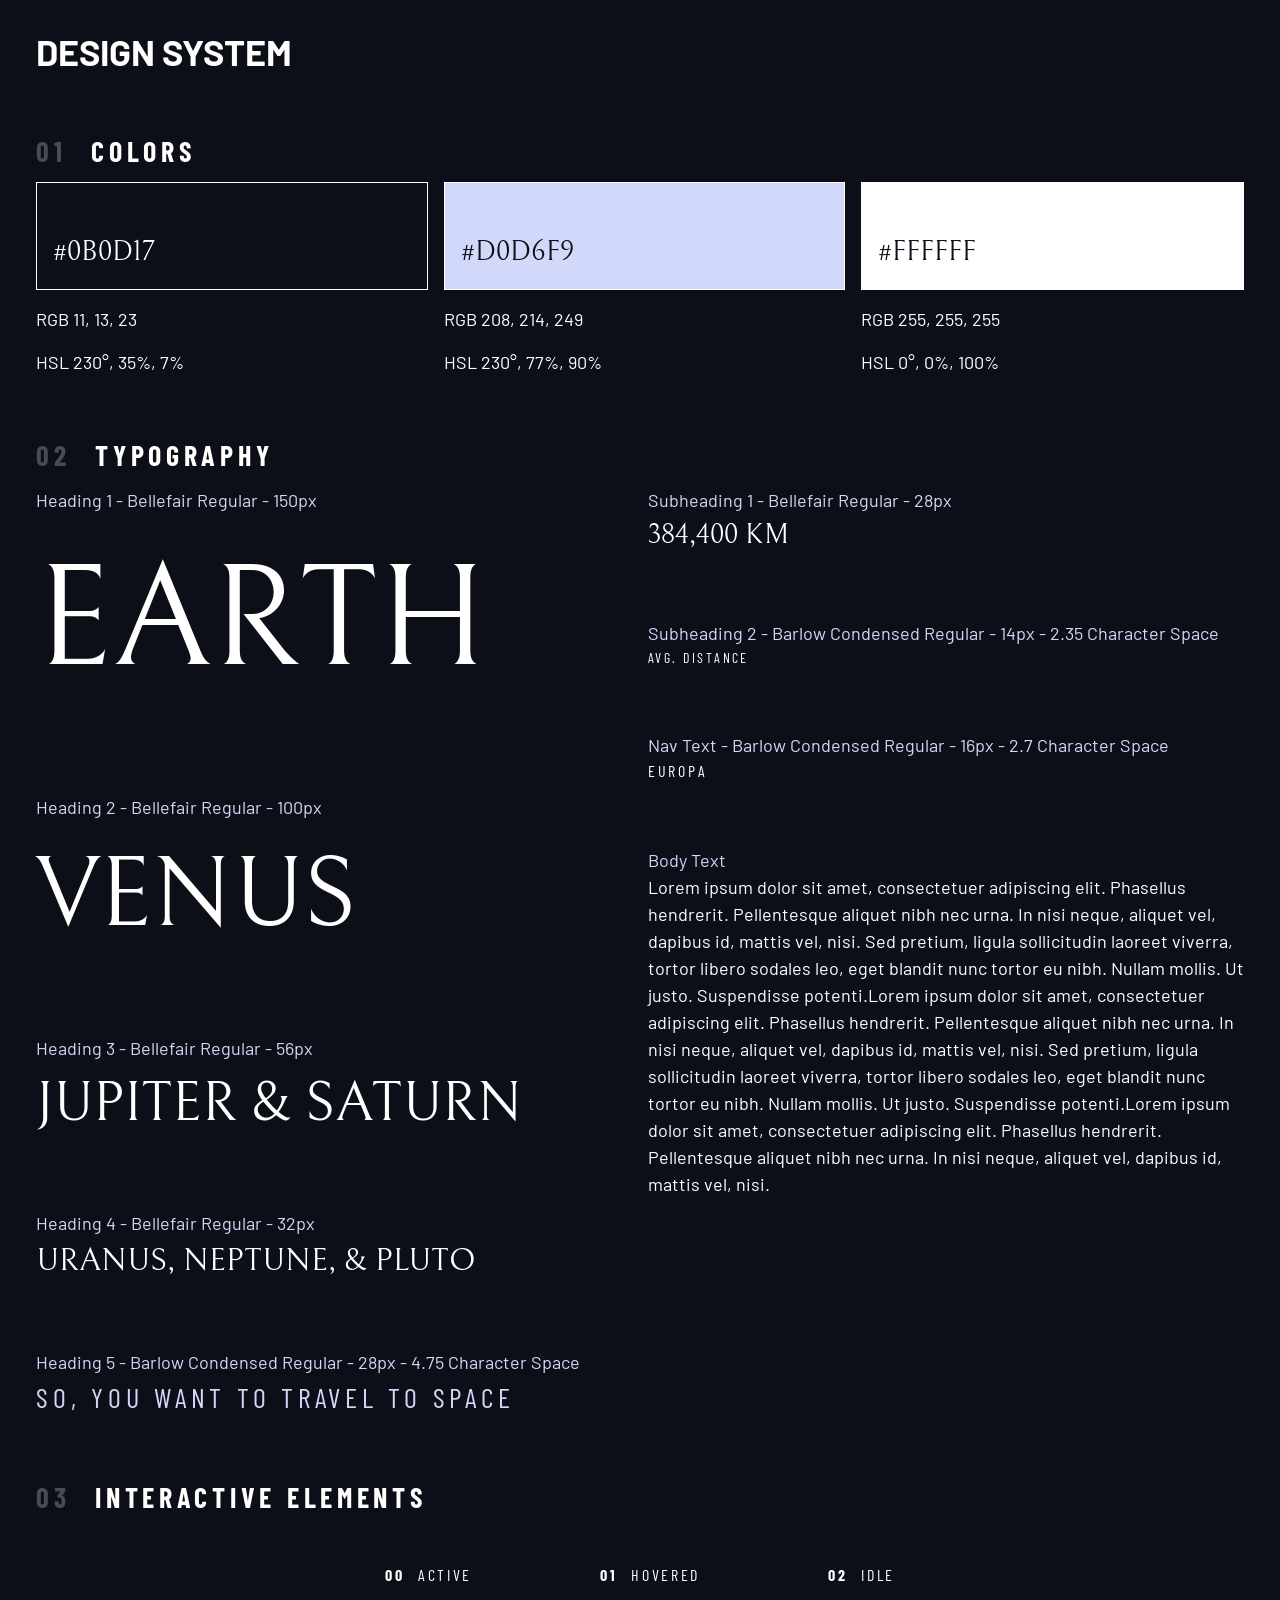
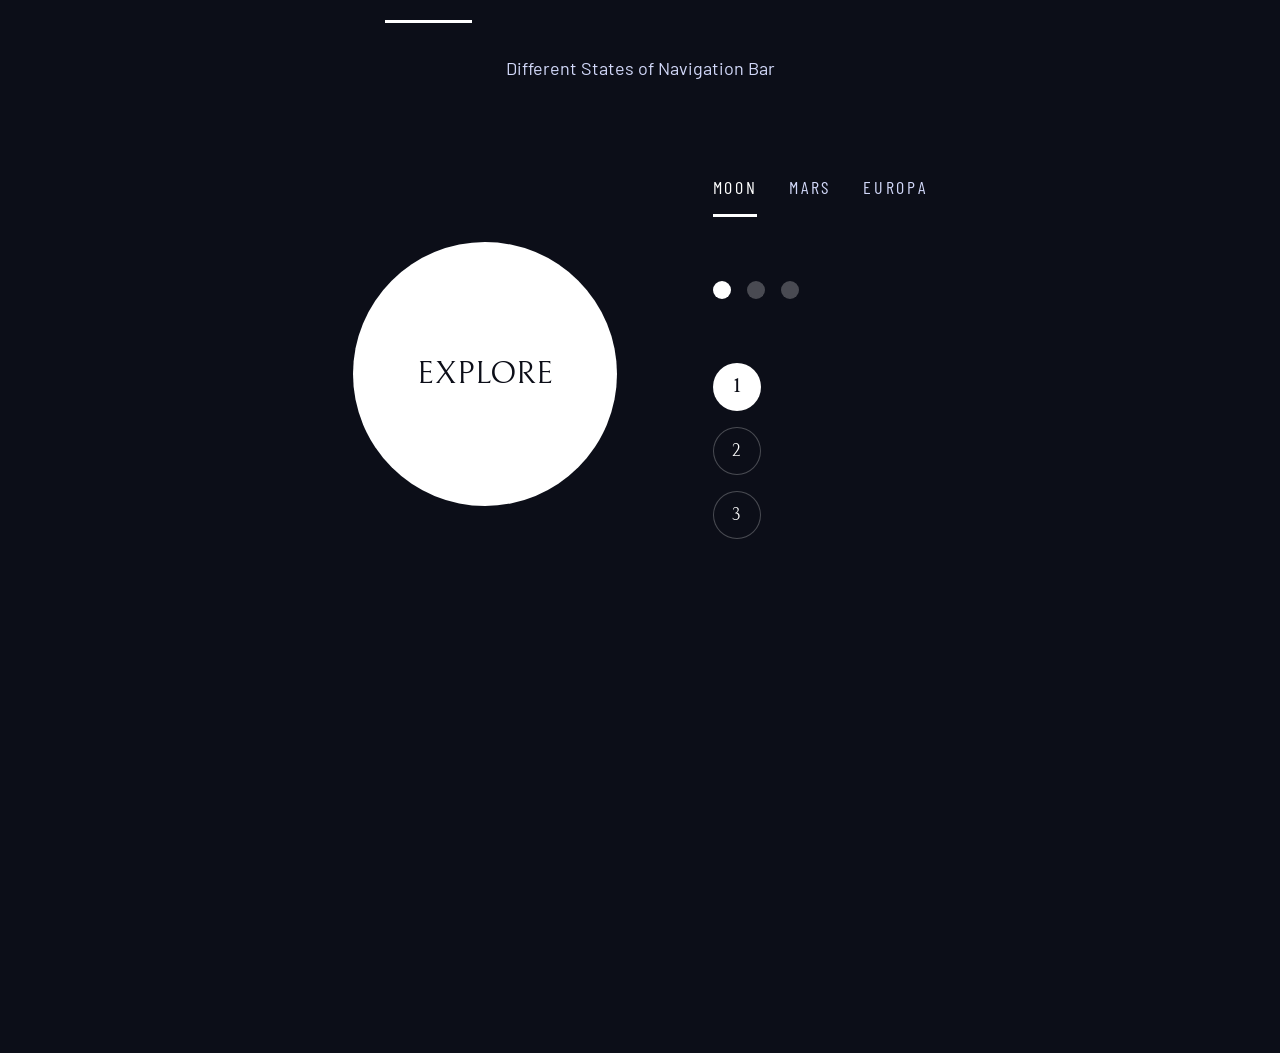
==== the-design-system/index.html @ abbb7d51 "chore: rename design system files for easier deployment" ====
<!DOCTYPE html>
<html lang="en">
    <head>
        <meta charset="UTF-8">
        <meta name="viewport" content="width=device-width, initial-scale=1.0">
        <link rel="preconnect" href="https://fonts.googleapis.com">
        <link rel="preconnect" href="https://fonts.gstatic.com" crossorigin>
        <link href="https://fonts.googleapis.com/css2?family=Barlow+Condensed:wght@400;700&family=Bellefair&family=Barlow:wght@400;700&display=swap" rel="stylesheet">
        <link rel="stylesheet" href="design-system.css">
        <title>Space Travel</title>
    </head>

    <body>
        <div class="container flow" style="margin-top: 2rem;">
            <h1 class="uppercase">Design system</h1>

            <section class="flow" id="colors" style="margin: 4rem 0;">
                <h2 class="numbered-title"><span>01</span> colors</h2>

                <div class="flex">
                    <div class="flow" style="flex-grow: 1;">
                        <div
                            class="bg-dark text-white ff-serif fs-500"
                            style="padding: 3rem 1rem 1rem; border: 1px solid white;"
                        >
                            #0B0D17
                        </div>
                        <p><span>RGB</span> 11, 13, 23</p>
                        <p><span>HSL</span> 230°, 35%, 7%</p>
                    </div>
                    <div class="flow" style="flex-grow: 1;">
                        <div
                            class="bg-accent text-dark ff-serif fs-500"
                            style="padding: 3rem 1rem 1rem; border: 1px solid white;"
                        >
                            #D0D6F9
                        </div>
                        <p><span>RGB</span> 208, 214, 249</p>
                        <p><span>HSL</span> 230°, 77%, 90%</p>
                    </div>
                    <div class="flow" style="flex-grow: 1;">
                        <div
                            class="bg-white text-dark ff-serif fs-500"
                            style="padding: 3rem 1rem 1rem; border: 1px solid white;"
                        >
                            #FFFFFF
                        </div>
                        <p><span>RGB</span> 255, 255, 255</p>
                        <p><span>HSL</span> 0°, 0%, 100%</p>
                    </div>
                </div>
            </section>

            <section class="flow" id="typography" style="margin: 4rem 0;">
                <h2 class="numbered-title"><span>02</span> Typography</h2>

                <div class="flex">
                    <div class="flow" style="flex-basis: 100%; --flow-space: 4rem;">
                        <div>
                            <p class="text-accent">Heading 1 - Bellefair Regular - 150px</p>
                            <p class="fs-900 ff-serif uppercase">Earth</p>
                        </div>
                        <div>
                            <p class="text-accent">Heading 2 - Bellefair Regular - 100px</p>
                            <p class="fs-800 ff-serif uppercase">Venus</p>
                        </div>
                        <div>
                            <p class="text-accent">Heading 3 - Bellefair Regular - 56px</p>
                            <p class="fs-700 ff-serif uppercase">Jupiter & Saturn</p>
                        </div>
                        <div>
                            <p class="text-accent">Heading 4 - Bellefair Regular - 32px</p>
                            <p class="fs-600 ff-serif uppercase">Uranus, Neptune, & Pluto</p>
                        </div>
                        <div>
                            <p class="text-accent">Heading 5 - Barlow Condensed Regular - 28px - 4.75 Character Space</p>
                            <p class="fs-500 ff-sans-cond uppercase text-accent letter-spacing-1">
                                So, you want to travel to space
                            </p>
                        </div>
                    </div>

                    <div class="flow" style="flex-basis: 100%; --flow-space: 4rem;">
                        <div>
                            <p class="text-accent">Subheading 1 - Bellefair Regular - 28px</p>
                            <p class="fs-500 ff-serif uppercase">
                                384,400 km
                            </p>
                        </div>
                        <div>
                            <p class="text-accent">
                                Subheading 2 - Barlow Condensed Regular - 14px - 2.35 Character Space
                            </p>
                            <p class="fs-200 ff-sans-cond uppercase letter-spacing-3">
                                Avg. distance
                            </p>
                        </div>
                        <div>
                            <p class="text-accent">
                                Nav Text - Barlow Condensed Regular - 16px - 2.7 Character Space
                            </p>
                            <p class="fs-300 ff-sans-cond uppercase letter-spacing-2">
                                Europa
                            </p>
                        </div>
                        <div>
                            <p class="text-accent">
                                Body Text
                            </p>
                            <p>
                                Lorem ipsum dolor sit amet, consectetuer adipiscing elit. Phasellus hendrerit. Pellentesque aliquet nibh nec urna. In nisi neque, aliquet vel, dapibus id, mattis vel, nisi. Sed pretium, ligula sollicitudin laoreet viverra, tortor libero sodales leo, eget blandit nunc tortor eu nibh. Nullam mollis. Ut justo. Suspendisse potenti.Lorem ipsum dolor sit amet, consectetuer adipiscing elit. Phasellus hendrerit. Pellentesque aliquet nibh nec urna. In nisi neque, aliquet vel, dapibus id, mattis vel, nisi. Sed pretium, ligula sollicitudin laoreet viverra, tortor libero sodales leo, eget blandit nunc tortor eu nibh. Nullam mollis. Ut justo. Suspendisse potenti.Lorem ipsum dolor sit amet, consectetuer adipiscing elit. Phasellus hendrerit. Pellentesque aliquet nibh nec urna. In nisi neque, aliquet vel, dapibus id, mattis vel, nisi.
                            </p>
                        </div>
                    </div>
                </div>
            </section>

            <div class="flow" id="interactive-elements" style="margin: 4rem 0;">
                <h2 class="numbered-title"><span>03</span> Interactive Elements</h2>

                <!-- navigation -->
                <div>
                    <nav class="navbar container">
                        <ul class="primary-navigation underline-indicators flex">
                            <li class="active">
                                <a class="text-white fs-300 ff-sans-cond letter-spacing-2 uppercase" href="#"><span>00</span> Active</a>
                            </li>
                            <li>
                                <a class="text-white fs-300 ff-sans-cond letter-spacing-2 uppercase" href="#"><span>01</span> Hovered</a>
                            </li>
                            <li>
                                <a class="text-white fs-300 ff-sans-cond letter-spacing-2 uppercase" href="#"><span>02</span> Idle</a>
                            </li>
                        </ul>
                    </nav>
                    <p class="text-accent" style="margin-top: 2rem; text-align: center;">Different States of Navigation Bar</p>
                </div>

                <div class="flex" style="justify-content: center; margin-top: 5rem;">
                    <div style="margin: 5rem 5rem 0 0;">
                        <!-- explore button -->
                        <a
                            class="large-button uppercase ff-serif fs-600 text-dark bg-white"
                            href="#"
                        >
                            Explore
                        </a>
                    </div>

                    <div class="flow" style="margin-bottom: 50vh; --flow-space: 4rem;">
                        <!-- tabs -->
                        <div class="tab-list underline-indicators flex">
                            <button aria-selected="true" class="uppercase ff-sans-cond text-accent bg-dark letter-spacing-2">
                                Moon
                            </button>
                            <button aria-selected="false" class="uppercase ff-sans-cond text-accent bg-dark letter-spacing-2">
                                Mars
                            </button>
                            <button aria-selected="false" class="uppercase ff-sans-cond text-accent bg-dark letter-spacing-2">
                                Europa
                            </button>
                        </div>

                        <!-- dots -->
                        <div class="dot-indicators flex">
                            <button aria-selected="true">
                                <span class="sr-only">Slider 1 Title</span>
                            </button>
                            <button aria-selected="false">
                                <span class="sr-only">Slider 1 Title</span>
                            </button>
                            <button aria-selected="false">
                                <span class="sr-only">Slider 1 Title</span>
                            </button>
                        </div>

                        <!-- number indicators -->
                        <div class="number-indicators flex">
                            <button aria-selected="true" class="ff-serif bg-dark text-white">
                                1
                            </button>
                            <button aria-selected="false" class="ff-serif bg-dark text-white">
                                2
                            </button>
                            <button aria-selected="false" class="ff-serif bg-dark text-white">
                                3
                            </button>
                        </div>
                    </div>
                </div>
            </div>
        </div>
    </body>
</html>
---- the-design-system/design-system.css ----
/* ------------------- */
/* Custom Properties   */
/* ------------------- */

:root {
    /* colors */
    --clr-dark: 230 35% 7%;
    --clr-light: 231 77% 90%;
    --clr-white: 0 0% 100%;

    /* font-sizes */
    --fs-200: 0.875rem;
    --fs-300: 1rem;
    --fs-400: 1.125rem;
    --fs-500: 1.75rem;
    --fs-600: 2rem;
    --fs-700: 3.5rem;
    --fs-800: 6.25rem;
    --fs-900: 9rem;

    /* font-families */
    --ff-serif: "Bellefair", serif;
    --ff-sans-cond: "Barlow Condensed", sans-serif;
    --ff-sans-normal: "Barlow", sans-serif;
}

/* ------------------- */
/* Reset               */
/* ------------------- */

/* Box sizing rules */
*,
*::before,
*::after {
    box-sizing: border-box;
}

/* Prevent font size inflation */
html {
    -moz-text-size-adjust: none;
    -webkit-text-size-adjust: none;
    text-size-adjust: none;
}

/* Remove default margin */
body,
h1,
h2,
h3,
h4,
h5,
h6,
p,
figure,
picture {
   margin: 0;
}

/* Set core body defaults */
body {
    font-family: var(--ff-sans-normal);
    font-size: var(--fs-400);
    color: hsl( var(--clr-white) );
    background-color: hsl( var(--clr-dark) );
    min-height: 100vh;
    line-height: 1.5;
}

/* Set shorter line heights on headings and interactive elements */
h1,
h2,
h3,
h4,
button,
input,
label {
    line-height: 1.1;
}

/* Balance text wrapping on headings */
h1,
h2,
h3,
h4 {
    text-wrap: balance;
}

/* Make images easier to work with */
img,
picture {
    max-width: 100%;
    display: block;
}

/* Inherit fonts for inputs and buttons */
input,
button,
textarea,
select {
    font-family: inherit;
    font-size: inherit;
}

/* Make sure textareas without a rows attribute are not tiny */
textarea:not([rows]) {
    min-height: 10em;
}

/* Anything that has been anchored to should have extra scroll margin */
:target {
    scroll-margin-block: 5ex;
}

/* Remove animations for people who've turned them off */
@media (prefers-reduced-motion: reduce) {
    *,
    *::before,
    *::after {
        animation-duration: 0.01ms !important;
        animation-iteration-count: 1 !important;
        transition-duration: 0.01ms !important;
        scroll-behavior: auto !important;
    }
}

/* ------------------- */
/* Utility Classes     */
/* ------------------- */

/* general */

.flex {
    display: flex;
    gap: var(--gap, 1rem);
}

.grid {
    display: grid;
    gap: var(--gap, 1rem);
}

.flow > *:where(:not(:first-child)) {
    margin-top: var(--flow-space, 1rem);
}

.container {
    padding-inline: 2em;
    margin-inline: auto;
    max-width: 80rem;
}

.sr-only {
    position: absolute;
    width: 1px;
    height: 1px;
    padding: 0;
    margin: -1px;
    overflow: hidden;
    clip: rect(0, 0, 0, 0);
    white-space: nowrap;
    border: 0;
}

/* colors */

.bg-dark { background-color: hsl( var(--clr-dark) ); }
.bg-accent { background-color: hsl( var(--clr-light) ); }
.bg-white { background-color: hsl( var(--clr-white) ); }

.text-dark { color: hsl( var(--clr-dark) ); }
.text-accent { color: hsl( var(--clr-light) ); }
.text-white { color: hsl( var(--clr-white) ); }

/* typography */

.ff-serif { font-family: var(--ff-serif); }
.ff-sans-cond { font-family: var(--ff-sans-cond); }
.ff-sans-normal { font-family: var(--ff-sans-normal); }

.letter-spacing-1 { letter-spacing: 4.75px; }
.letter-spacing-2 { letter-spacing: 2.7px; }
.letter-spacing-3 { letter-spacing: 2.35px; }

.uppercase { text-transform: uppercase; }

.fs-900 { font-size: var(--fs-900); }
.fs-800 { font-size: var(--fs-800); }
.fs-700 { font-size: var(--fs-700); }
.fs-600 { font-size: var(--fs-600); }
.fs-500 { font-size: var(--fs-500); }
.fs-400 { font-size: var(--fs-400); }
.fs-300 { font-size: var(--fs-300); }
.fs-200 { font-size: var(--fs-200); }

.numbered-title {
    font-family: var(--ff-sans-cond);
    font-size: var(--fs-500);
    text-transform: uppercase;
    letter-spacing: 4.72px;
}

.numbered-title span {
    margin-right: .5em;
    font-weight: 700;
    color: hsl( var(--clr-white) / .25 );
}

/* ------------------- */
/* Components          */
/* ------------------- */

.primary-navigation {
    --gap: 8rem;
    --underline-gap: 2rem;
    list-style: none;
    justify-content: center;
    padding: 0;
    margin: 0;
}

.primary-navigation a {
    text-decoration: none;
}

.primary-navigation a > span {
    font-weight: 700;
    margin-right: .5em;
}

.underline-indicators > * {
    cursor: pointer;
    padding: var(--underline-gap, 1rem) 0;
    border: 0;
    border-bottom: .2rem solid hsl( var(--clr-white) / 0 );
}

.underline-indicators > *:hover,
.underline-indicators > *:focus {
    border-color: hsl( var(--clr-white) / .5 );
}

.underline-indicators > .active,
.underline-indicators > [aria-selected="true"] {
    color: hsl( var(--clr-white) / 1 );
    border-color: hsl( var(--clr-white) / 1 );
}

/* .navbar {
    border: 1px solid white;
} */

.large-button {
    display: grid;
    position: relative;
    padding: 0 2em;
    aspect-ratio: 1;
    border-radius: 50%;
    place-items: center;
    text-decoration: none;
    z-index: 1;
}

.large-button::after {
    content: '';
    position: absolute;
    width: 100%;
    height: 100%;
    border-radius: 50%;
    z-index: -1;
    background-color: hsl( var(--clr-white) / .1 );
    opacity: 0;
    transition: opacity 500ms linear, transform 750ms ease-in-out;
}

.large-button:hover::after,
.large-button:focus::after {
    opacity: 1;
    transform: scale(1.5);
}

.tab-list {
    --gap: 2rem;
}

.dot-indicators > button {
    padding: .5em;
    border-radius: 50%;
    border: none;
    background-color: hsl( var(--clr-white) / .25 );
    cursor: pointer;
}

.dot-indicators > button:hover,
.dot-indicators > button:focus {
    background-color: hsl( var(--clr-white) / .5 );
}

.dot-indicators > button[aria-selected="true"] {
    background-color: hsl( var(--clr-white) / 1 );
}

.number-indicators {
    flex-direction: column;
}

.number-indicators > button {
    display: grid;
    place-items: center;
    width: 3rem;
    aspect-ratio: 1;
    border-radius: 50%;
    border: 1px solid hsl( var(--clr-white) / .25 );
    cursor: pointer;
}

.number-indicators > button:hover,
.number-indicators > button:focus {
    border-color: hsl( var(--clr-white) / .5 );
}

.number-indicators > button[aria-selected="true"] {
    background-color: hsl( var(--clr-white) );
    color: hsl( var(--clr-dark) );
    font-weight: 600;
}
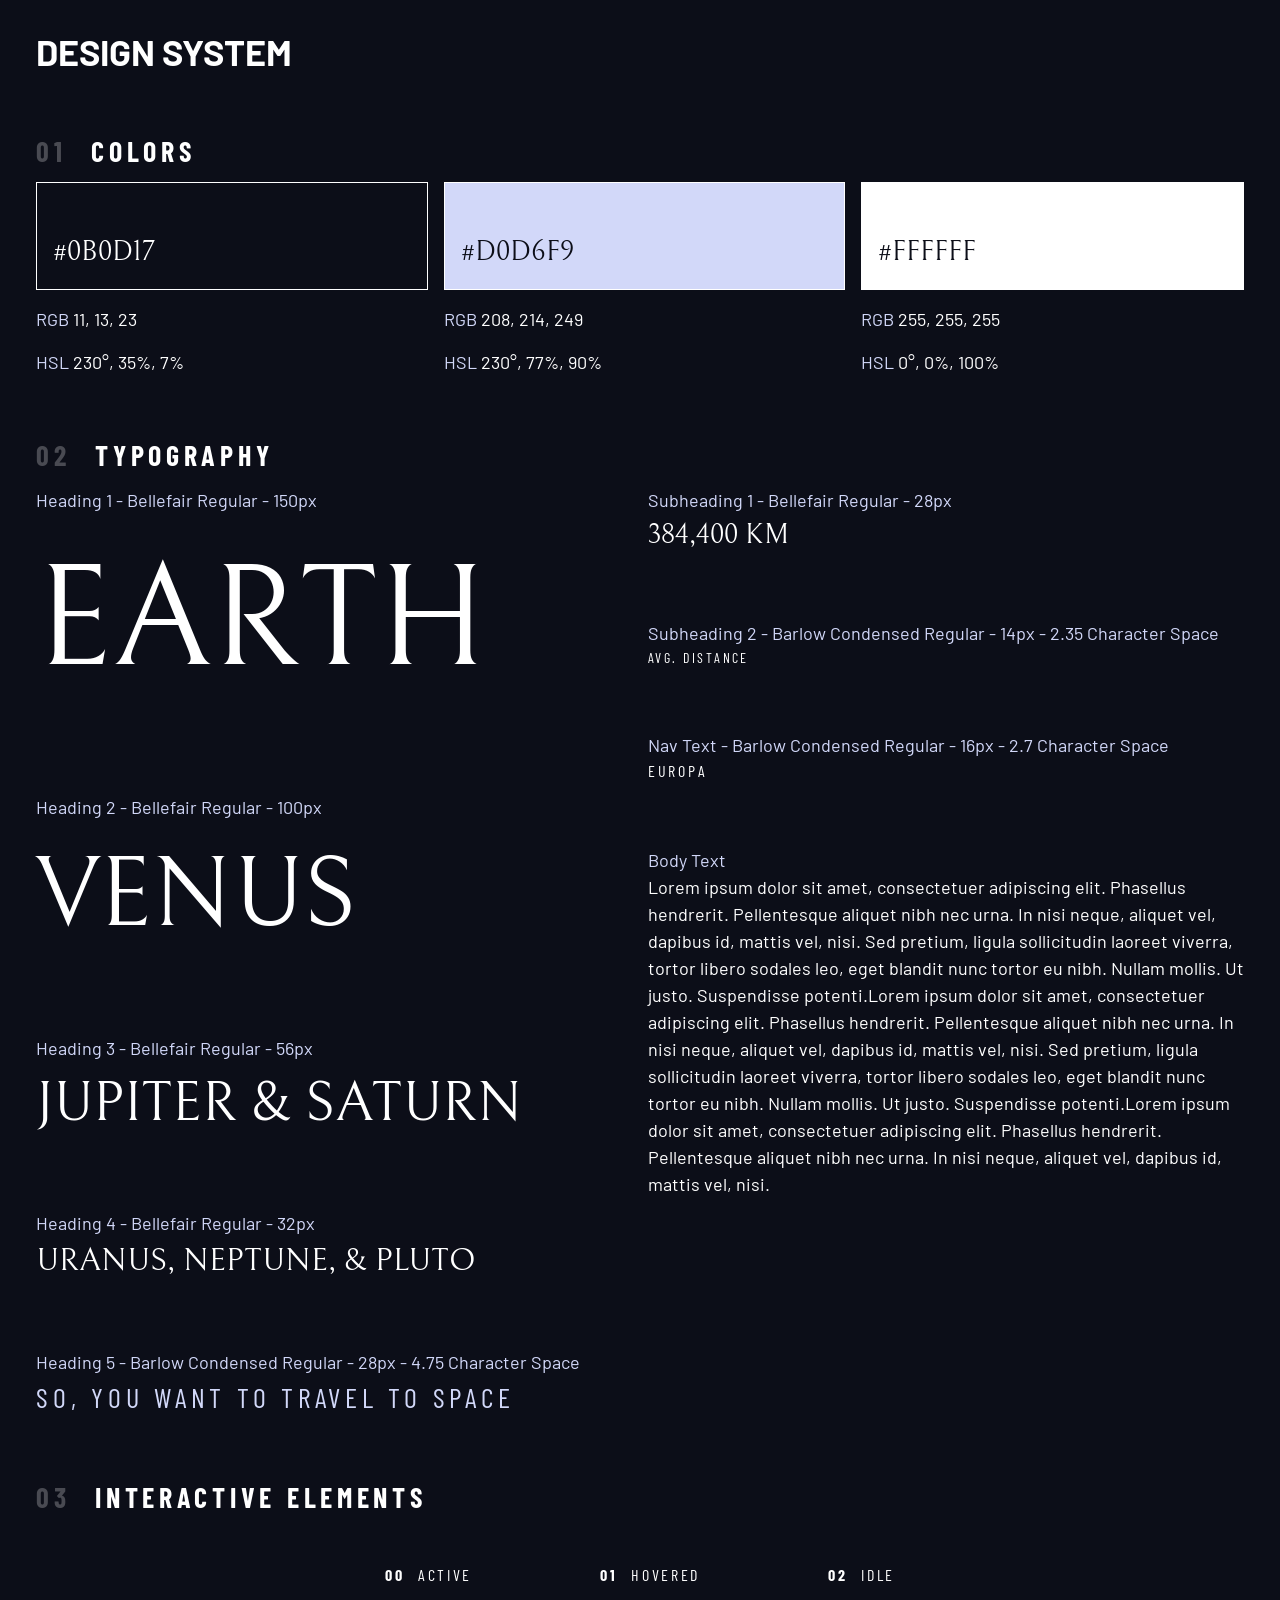
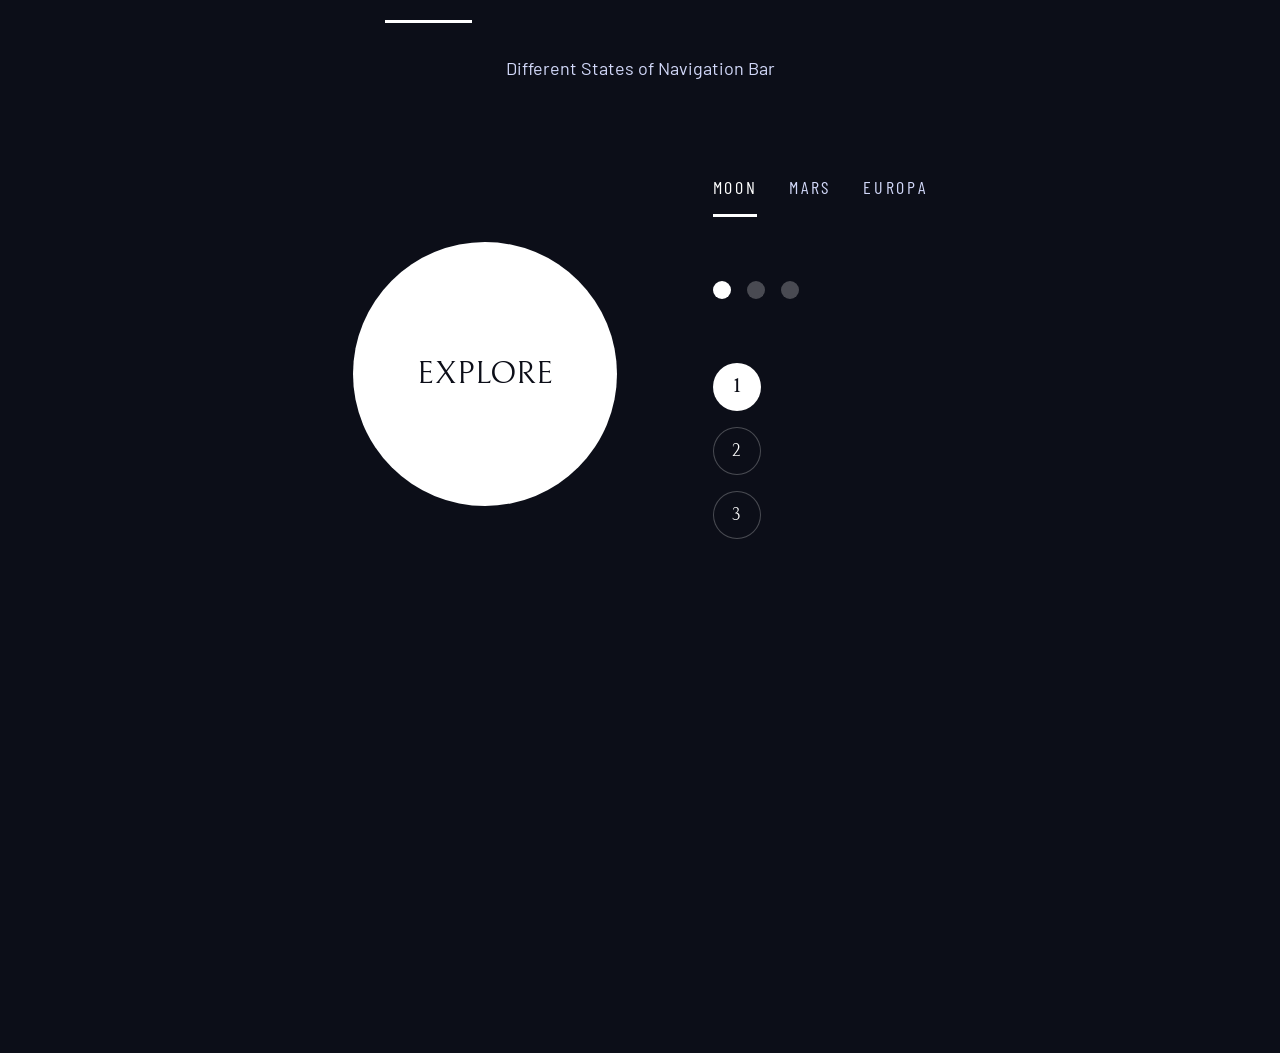
==== commit 45669be2: "feat: add accent color to color unit texts" ====
--- a/the-design-system/index.html
+++ b/the-design-system/index.html
@@ -6,7 +6,7 @@
         <link rel="preconnect" href="https://fonts.googleapis.com">
         <link rel="preconnect" href="https://fonts.gstatic.com" crossorigin>
         <link href="https://fonts.googleapis.com/css2?family=Barlow+Condensed:wght@400;700&family=Bellefair&family=Barlow:wght@400;700&display=swap" rel="stylesheet">
-        <link rel="stylesheet" href="design-system.css">
+        <link rel="stylesheet" href="index.css">
         <title>Space Travel</title>
     </head>
 
@@ -25,8 +25,8 @@
                         >
                             #0B0D17
                         </div>
-                        <p><span>RGB</span> 11, 13, 23</p>
-                        <p><span>HSL</span> 230°, 35%, 7%</p>
+                        <p><span class="text-accent">RGB</span> 11, 13, 23</p>
+                        <p><span class="text-accent">HSL</span> 230°, 35%, 7%</p>
                     </div>
                     <div class="flow" style="flex-grow: 1;">
                         <div
@@ -35,8 +35,8 @@
                         >
                             #D0D6F9
                         </div>
-                        <p><span>RGB</span> 208, 214, 249</p>
-                        <p><span>HSL</span> 230°, 77%, 90%</p>
+                        <p><span class="text-accent">RGB</span> 208, 214, 249</p>
+                        <p><span class="text-accent">HSL</span> 230°, 77%, 90%</p>
                     </div>
                     <div class="flow" style="flex-grow: 1;">
                         <div
@@ -45,8 +45,8 @@
                         >
                             #FFFFFF
                         </div>
-                        <p><span>RGB</span> 255, 255, 255</p>
-                        <p><span>HSL</span> 0°, 0%, 100%</p>
+                        <p><span class="text-accent">RGB</span> 255, 255, 255</p>
+                        <p><span class="text-accent">HSL</span> 0°, 0%, 100%</p>
                     </div>
                 </div>
             </section>
--- a/the-design-system/index.css
+++ b/the-design-system/index.css
@@ -0,0 +1,325 @@
+/* ------------------- */
+/* Custom Properties   */
+/* ------------------- */
+
+:root {
+    /* colors */
+    --clr-dark: 230 35% 7%;
+    --clr-light: 231 77% 90%;
+    --clr-white: 0 0% 100%;
+
+    /* font-sizes */
+    --fs-200: 0.875rem;
+    --fs-300: 1rem;
+    --fs-400: 1.125rem;
+    --fs-500: 1.75rem;
+    --fs-600: 2rem;
+    --fs-700: 3.5rem;
+    --fs-800: 6.25rem;
+    --fs-900: 9rem;
+
+    /* font-families */
+    --ff-serif: "Bellefair", serif;
+    --ff-sans-cond: "Barlow Condensed", sans-serif;
+    --ff-sans-normal: "Barlow", sans-serif;
+}
+
+/* ------------------- */
+/* Reset               */
+/* ------------------- */
+
+/* Box sizing rules */
+*,
+*::before,
+*::after {
+    box-sizing: border-box;
+}
+
+/* Prevent font size inflation */
+html {
+    -moz-text-size-adjust: none;
+    -webkit-text-size-adjust: none;
+    text-size-adjust: none;
+}
+
+/* Remove default margin */
+body,
+h1,
+h2,
+h3,
+h4,
+h5,
+h6,
+p,
+figure,
+picture {
+   margin: 0;
+}
+
+/* Set core body defaults */
+body {
+    font-family: var(--ff-sans-normal);
+    font-size: var(--fs-400);
+    color: hsl( var(--clr-white) );
+    background-color: hsl( var(--clr-dark) );
+    min-height: 100vh;
+    line-height: 1.5;
+}
+
+/* Set shorter line heights on headings and interactive elements */
+h1,
+h2,
+h3,
+h4,
+button,
+input,
+label {
+    line-height: 1.1;
+}
+
+/* Balance text wrapping on headings */
+h1,
+h2,
+h3,
+h4 {
+    text-wrap: balance;
+}
+
+/* Make images easier to work with */
+img,
+picture {
+    max-width: 100%;
+    display: block;
+}
+
+/* Inherit fonts for inputs and buttons */
+input,
+button,
+textarea,
+select {
+    font-family: inherit;
+    font-size: inherit;
+}
+
+/* Make sure textareas without a rows attribute are not tiny */
+textarea:not([rows]) {
+    min-height: 10em;
+}
+
+/* Anything that has been anchored to should have extra scroll margin */
+:target {
+    scroll-margin-block: 5ex;
+}
+
+/* Remove animations for people who've turned them off */
+@media (prefers-reduced-motion: reduce) {
+    *,
+    *::before,
+    *::after {
+        animation-duration: 0.01ms !important;
+        animation-iteration-count: 1 !important;
+        transition-duration: 0.01ms !important;
+        scroll-behavior: auto !important;
+    }
+}
+
+/* ------------------- */
+/* Utility Classes     */
+/* ------------------- */
+
+/* general */
+
+.flex {
+    display: flex;
+    gap: var(--gap, 1rem);
+}
+
+.grid {
+    display: grid;
+    gap: var(--gap, 1rem);
+}
+
+.flow > *:where(:not(:first-child)) {
+    margin-top: var(--flow-space, 1rem);
+}
+
+.container {
+    padding-inline: 2em;
+    margin-inline: auto;
+    max-width: 80rem;
+}
+
+.sr-only {
+    position: absolute;
+    width: 1px;
+    height: 1px;
+    padding: 0;
+    margin: -1px;
+    overflow: hidden;
+    clip: rect(0, 0, 0, 0);
+    white-space: nowrap;
+    border: 0;
+}
+
+/* colors */
+
+.bg-dark { background-color: hsl( var(--clr-dark) ); }
+.bg-accent { background-color: hsl( var(--clr-light) ); }
+.bg-white { background-color: hsl( var(--clr-white) ); }
+
+.text-dark { color: hsl( var(--clr-dark) ); }
+.text-accent { color: hsl( var(--clr-light) ); }
+.text-white { color: hsl( var(--clr-white) ); }
+
+/* typography */
+
+.ff-serif { font-family: var(--ff-serif); }
+.ff-sans-cond { font-family: var(--ff-sans-cond); }
+.ff-sans-normal { font-family: var(--ff-sans-normal); }
+
+.letter-spacing-1 { letter-spacing: 4.75px; }
+.letter-spacing-2 { letter-spacing: 2.7px; }
+.letter-spacing-3 { letter-spacing: 2.35px; }
+
+.uppercase { text-transform: uppercase; }
+
+.fs-900 { font-size: var(--fs-900); }
+.fs-800 { font-size: var(--fs-800); }
+.fs-700 { font-size: var(--fs-700); }
+.fs-600 { font-size: var(--fs-600); }
+.fs-500 { font-size: var(--fs-500); }
+.fs-400 { font-size: var(--fs-400); }
+.fs-300 { font-size: var(--fs-300); }
+.fs-200 { font-size: var(--fs-200); }
+
+.numbered-title {
+    font-family: var(--ff-sans-cond);
+    font-size: var(--fs-500);
+    text-transform: uppercase;
+    letter-spacing: 4.72px;
+}
+
+.numbered-title span {
+    margin-right: .5em;
+    font-weight: 700;
+    color: hsl( var(--clr-white) / .25 );
+}
+
+/* ------------------- */
+/* Components          */
+/* ------------------- */
+
+.primary-navigation {
+    --gap: 8rem;
+    --underline-gap: 2rem;
+    list-style: none;
+    justify-content: center;
+    padding: 0;
+    margin: 0;
+}
+
+.primary-navigation a {
+    text-decoration: none;
+}
+
+.primary-navigation a > span {
+    font-weight: 700;
+    margin-right: .5em;
+}
+
+.underline-indicators > * {
+    cursor: pointer;
+    padding: var(--underline-gap, 1rem) 0;
+    border: 0;
+    border-bottom: .2rem solid hsl( var(--clr-white) / 0 );
+}
+
+.underline-indicators > *:hover,
+.underline-indicators > *:focus {
+    border-color: hsl( var(--clr-white) / .5 );
+}
+
+.underline-indicators > .active,
+.underline-indicators > [aria-selected="true"] {
+    color: hsl( var(--clr-white) / 1 );
+    border-color: hsl( var(--clr-white) / 1 );
+}
+
+/* .navbar {
+    border: 1px solid white;
+} */
+
+.large-button {
+    display: grid;
+    position: relative;
+    padding: 0 2em;
+    aspect-ratio: 1;
+    border-radius: 50%;
+    place-items: center;
+    text-decoration: none;
+    z-index: 1;
+}
+
+.large-button::after {
+    content: '';
+    position: absolute;
+    width: 100%;
+    height: 100%;
+    border-radius: 50%;
+    z-index: -1;
+    background-color: hsl( var(--clr-white) / .1 );
+    opacity: 0;
+    transition: opacity 500ms linear, transform 750ms ease-in-out;
+}
+
+.large-button:hover::after,
+.large-button:focus::after {
+    opacity: 1;
+    transform: scale(1.5);
+}
+
+.tab-list {
+    --gap: 2rem;
+}
+
+.dot-indicators > button {
+    padding: .5em;
+    border-radius: 50%;
+    border: none;
+    background-color: hsl( var(--clr-white) / .25 );
+    cursor: pointer;
+}
+
+.dot-indicators > button:hover,
+.dot-indicators > button:focus {
+    background-color: hsl( var(--clr-white) / .5 );
+}
+
+.dot-indicators > button[aria-selected="true"] {
+    background-color: hsl( var(--clr-white) / 1 );
+}
+
+.number-indicators {
+    flex-direction: column;
+}
+
+.number-indicators > button {
+    display: grid;
+    place-items: center;
+    width: 3rem;
+    aspect-ratio: 1;
+    border-radius: 50%;
+    border: 1px solid hsl( var(--clr-white) / .25 );
+    cursor: pointer;
+}
+
+.number-indicators > button:hover,
+.number-indicators > button:focus {
+    border-color: hsl( var(--clr-white) / .5 );
+}
+
+.number-indicators > button[aria-selected="true"] {
+    background-color: hsl( var(--clr-white) );
+    color: hsl( var(--clr-dark) );
+    font-weight: 600;
+}
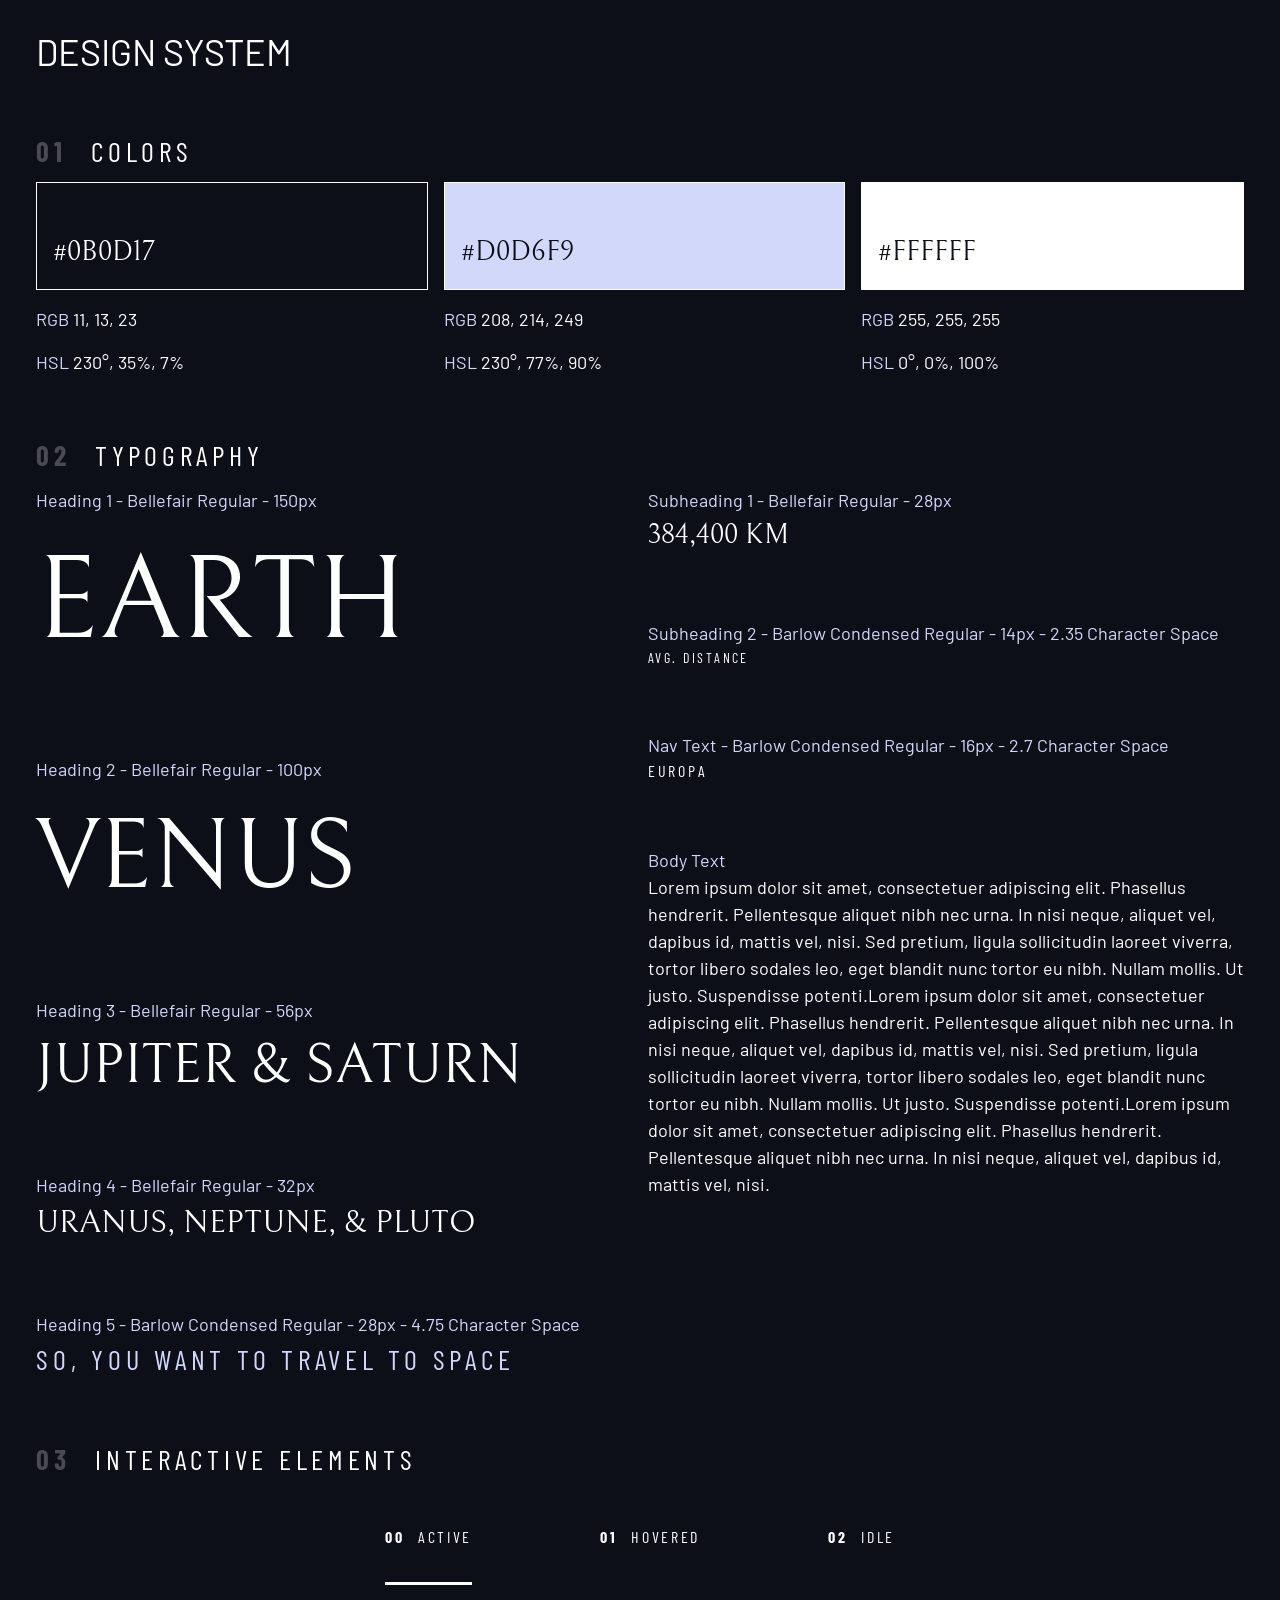
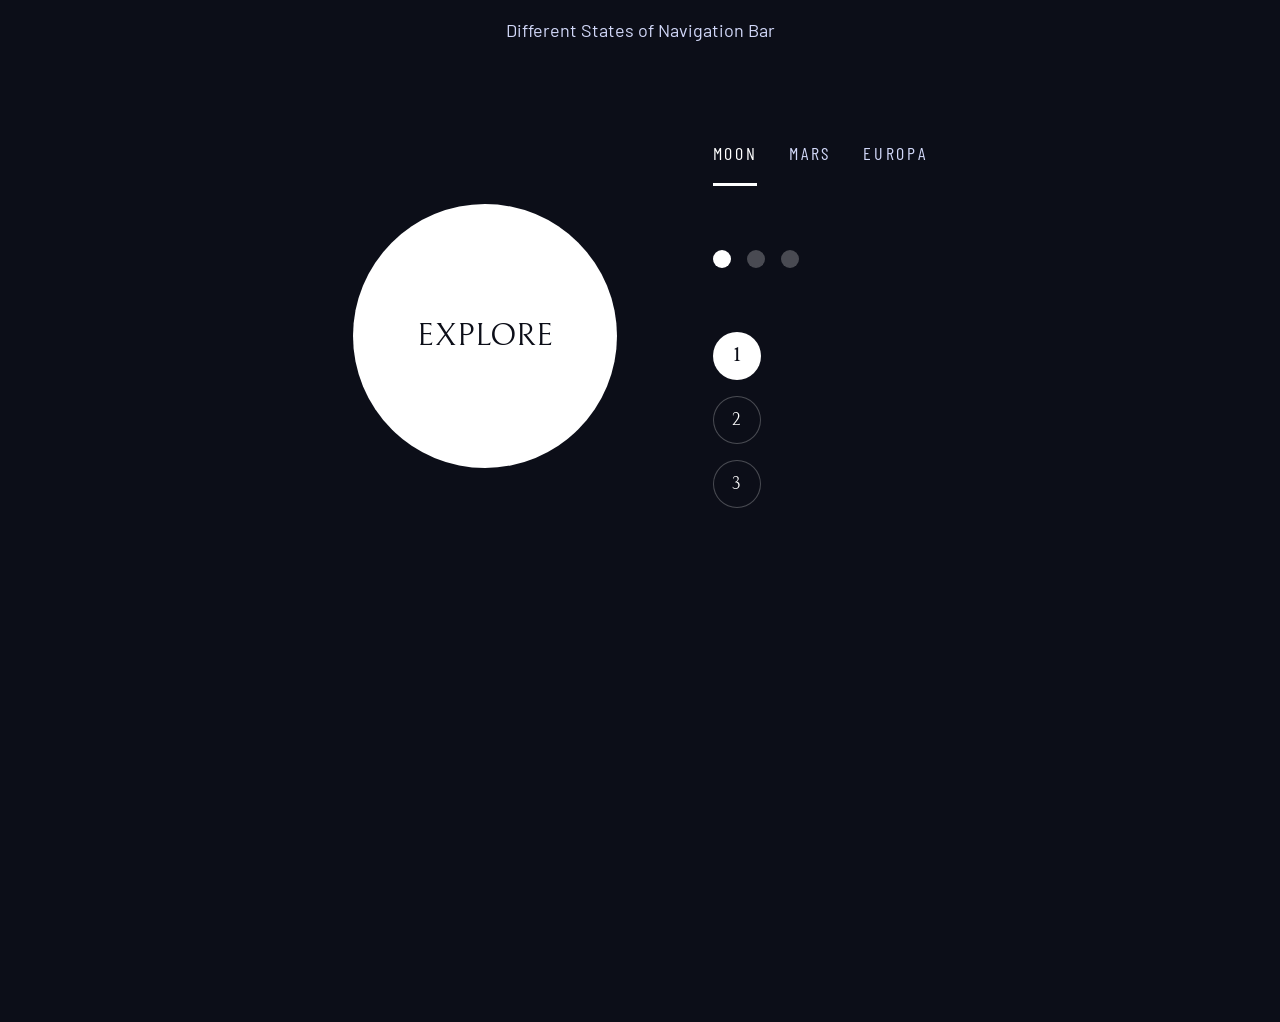
==== commit 3cd2a74d: "feat: add starter files & build home page" ====
--- a/the-design-system/index.html
+++ b/the-design-system/index.html
@@ -6,8 +6,8 @@
         <link rel="preconnect" href="https://fonts.googleapis.com">
         <link rel="preconnect" href="https://fonts.gstatic.com" crossorigin>
         <link href="https://fonts.googleapis.com/css2?family=Barlow+Condensed:wght@400;700&family=Bellefair&family=Barlow:wght@400;700&display=swap" rel="stylesheet">
-        <link rel="stylesheet" href="index.css">
-        <title>Space Travel</title>
+        <link rel="stylesheet" href="/styles.css">
+        <title>Space Travel Design System</title>
     </head>
 
     <body>
--- a/styles.css
+++ b/styles.css
@@ -0,0 +1,400 @@
+/* ------------------- */
+/* Custom Properties   */
+/* ------------------- */
+
+:root {
+    /* colors */
+    --clr-dark: 230 35% 7%;
+    --clr-light: 231 77% 90%;
+    --clr-white: 0 0% 100%;
+
+    /* font-sizes */
+    --fs-900: clamp(5rem, 8vw + 1rem, 9.375rem);
+    --fs-800: 3.5rem;
+    --fs-700: 1.5rem;
+    --fs-600: 1rem;
+    --fs-500: 1.75rem;
+    --fs-400: 0.9375rem;
+    --fs-300: 1rem;
+    --fs-200: 0.875rem;
+
+    /* font-families */
+    --ff-serif: "Bellefair", serif;
+    --ff-sans-cond: "Barlow Condensed", sans-serif;
+    --ff-sans-normal: "Barlow", sans-serif;
+}
+
+@media (min-width: 35em) {
+    :root {
+        --fs-800: 5rem;
+        --fs-700: 2.5rem;
+        --fs-600: 1.5rem;
+        --fs-400: 1rem;
+    }
+}
+
+@media (min-width: 45em) {
+    :root {
+        --fs-800: 6.25rem;
+        --fs-700: 3.5rem;
+        --fs-600: 2rem;
+        --fs-400: 1.125rem;
+    }
+}
+
+/* ------------------- */
+/* Reset               */
+/* ------------------- */
+
+/* Box sizing rules */
+*,
+*::before,
+*::after {
+    box-sizing: border-box;
+}
+
+/* Remove default margin */
+body,
+h1,
+h2,
+h3,
+h4,
+h5,
+h6,
+p,
+figure,
+picture {
+   margin: 0;
+}
+
+h1,
+h2,
+h3,
+h4,
+h5,
+h6,
+p {
+    font-weight: 400;
+}
+
+/* Set core body defaults */
+body {
+    font-family: var(--ff-sans-normal);
+    font-size: var(--fs-400);
+    color: hsl( var(--clr-white) );
+    background-color: hsl( var(--clr-dark) );
+    min-height: 100vh;
+    line-height: 1.5;
+
+    display: grid;
+    grid-template-rows: min-content 1fr;
+}
+
+/* Set shorter line heights on headings and interactive elements */
+h1,
+h2,
+h3,
+h4,
+button,
+input,
+label {
+    line-height: 1.1;
+}
+
+/* Make images easier to work with */
+img,
+picture {
+    max-width: 100%;
+    display: block;
+}
+
+/* Inherit fonts for inputs and buttons */
+input,
+button,
+textarea,
+select {
+    font: inherit;
+}
+
+/* Make sure textareas without a rows attribute are not tiny */
+textarea:not([rows]) {
+    min-height: 10em;
+}
+
+/* Remove animations for people who've turned them off */
+@media (prefers-reduced-motion: reduce) {
+    *,
+    *::before,
+    *::after {
+        animation-duration: 0.01ms !important;
+        animation-iteration-count: 1 !important;
+        transition-duration: 0.01ms !important;
+        scroll-behavior: auto !important;
+    }
+}
+
+/* ------------------- */
+/* Utility Classes     */
+/* ------------------- */
+
+/* general */
+
+.d-block {
+    display: block;
+}
+
+.flex {
+    display: flex;
+    gap: var(--gap, 1rem);
+}
+
+.grid {
+    display: grid;
+    gap: var(--gap, 1rem);
+}
+
+.flow > *:where(:not(:first-child)) {
+    margin-top: var(--flow-space, 1rem);
+}
+
+.container {
+    padding-inline: 2em;
+    margin-inline: auto;
+    max-width: 80rem;
+}
+
+.grid-container {
+    display: grid;
+    place-items: center;
+    padding-inline: 2rem;
+    text-align: center;
+}
+
+.grid-container * {
+    max-width: 50ch;
+}
+
+@media (min-width: 45em) {
+    .grid-container {
+        grid-template-columns: minmax(1rem, 1fr) repeat(2, minmax(0, 30rem)) minmax(1rem, 1fr);
+        column-gap: var(--container-gap, 2rem);
+        text-align: left;
+    }
+
+    .grid-container > :first-child {
+        grid-column: 2;
+    }
+
+    .grid-container > :last-child {
+        grid-column: 3;
+    }
+
+    .grid-container--home {
+        padding-bottom: max(6rem, 20vh);
+        align-items: end;
+    }
+}
+
+.sr-only {
+    position: absolute;
+    width: 1px;
+    height: 1px;
+    padding: 0;
+    margin: -1px;
+    overflow: hidden;
+    clip: rect(0, 0, 0, 0);
+    white-space: nowrap;
+    border: 0;
+}
+
+/* colors */
+
+.bg-dark { background-color: hsl( var(--clr-dark) ); }
+.bg-accent { background-color: hsl( var(--clr-light) ); }
+.bg-white { background-color: hsl( var(--clr-white) ); }
+
+.text-dark { color: hsl( var(--clr-dark) ); }
+.text-accent { color: hsl( var(--clr-light) ); }
+.text-white { color: hsl( var(--clr-white) ); }
+
+/* typography */
+
+.ff-serif { font-family: var(--ff-serif); }
+.ff-sans-cond { font-family: var(--ff-sans-cond); }
+.ff-sans-normal { font-family: var(--ff-sans-normal); }
+
+.letter-spacing-1 { letter-spacing: 4.75px; }
+.letter-spacing-2 { letter-spacing: 2.7px; }
+.letter-spacing-3 { letter-spacing: 2.35px; }
+
+.uppercase { text-transform: uppercase; }
+
+.fs-900 { font-size: var(--fs-900); }
+.fs-800 { font-size: var(--fs-800); }
+.fs-700 { font-size: var(--fs-700); }
+.fs-600 { font-size: var(--fs-600); }
+.fs-500 { font-size: var(--fs-500); }
+.fs-400 { font-size: var(--fs-400); }
+.fs-300 { font-size: var(--fs-300); }
+.fs-200 { font-size: var(--fs-200); }
+
+.numbered-title {
+    font-family: var(--ff-sans-cond);
+    font-size: var(--fs-500);
+    text-transform: uppercase;
+    letter-spacing: 4.72px;
+}
+
+.numbered-title span {
+    margin-right: .5em;
+    font-weight: 700;
+    color: hsl( var(--clr-white) / .25 );
+}
+
+/* ------------------- */
+/* Components          */
+/* ------------------- */
+
+.primary-navigation {
+    --gap: 8rem;
+    --underline-gap: 2rem;
+    list-style: none;
+    justify-content: center;
+    padding: 0;
+    margin: 0;
+}
+
+.primary-navigation a {
+    text-decoration: none;
+}
+
+.primary-navigation a > span {
+    font-weight: 700;
+    margin-right: .5em;
+}
+
+.underline-indicators > * {
+    cursor: pointer;
+    padding: var(--underline-gap, 1rem) 0;
+    border: 0;
+    border-bottom: .2rem solid hsl( var(--clr-white) / 0 );
+}
+
+.underline-indicators > *:hover,
+.underline-indicators > *:focus {
+    border-color: hsl( var(--clr-white) / .5 );
+}
+
+.underline-indicators > .active,
+.underline-indicators > [aria-selected="true"] {
+    color: hsl( var(--clr-white) / 1 );
+    border-color: hsl( var(--clr-white) / 1 );
+}
+
+/* .navbar {
+    border: 1px solid white;
+} */
+
+.large-button {
+    display: inline-grid;
+    position: relative;
+    padding: 0 2em;
+    aspect-ratio: 1;
+    border-radius: 50%;
+    place-items: center;
+    text-decoration: none;
+    z-index: 1;
+    font-size: 2rem;
+}
+
+.large-button::after {
+    content: '';
+    position: absolute;
+    width: 100%;
+    height: 100%;
+    border-radius: 50%;
+    z-index: -1;
+    background-color: hsl( var(--clr-white) / .1 );
+    opacity: 0;
+    transition: opacity 500ms linear, transform 750ms ease-in-out;
+}
+
+.large-button:hover::after,
+.large-button:focus::after {
+    opacity: 1;
+    transform: scale(1.5);
+}
+
+.tab-list {
+    --gap: 2rem;
+}
+
+.dot-indicators > button {
+    padding: .5em;
+    border-radius: 50%;
+    border: none;
+    background-color: hsl( var(--clr-white) / .25 );
+    cursor: pointer;
+}
+
+.dot-indicators > button:hover,
+.dot-indicators > button:focus {
+    background-color: hsl( var(--clr-white) / .5 );
+}
+
+.dot-indicators > button[aria-selected="true"] {
+    background-color: hsl( var(--clr-white) / 1 );
+}
+
+.number-indicators {
+    flex-direction: column;
+}
+
+.number-indicators > button {
+    display: grid;
+    place-items: center;
+    width: 3rem;
+    aspect-ratio: 1;
+    border-radius: 50%;
+    border: 1px solid hsl( var(--clr-white) / .25 );
+    cursor: pointer;
+}
+
+.number-indicators > button:hover,
+.number-indicators > button:focus {
+    border-color: hsl( var(--clr-white) / .5 );
+}
+
+.number-indicators > button[aria-selected="true"] {
+    background-color: hsl( var(--clr-white) );
+    color: hsl( var(--clr-dark) );
+    font-weight: 600;
+}
+
+/* ---------------------------- */
+/* Page Specific Backgrounds    */
+/* ---------------------------- */
+
+/* home */
+
+body {
+    background-size: cover;
+    background-position: bottom center;
+}
+
+.home {
+    background-image: url(assets/home/background-home-mobile.jpg);
+}
+
+@media (min-width: 35em) {
+    .home {
+        background-image: url(assets/home/background-home-tablet.jpg);
+        background-position: center center;
+    }
+}
+
+@media (min-width: 45em) {
+    .home {
+        background-image: url(assets/home/background-home-desktop.jpg);
+    }
+}
